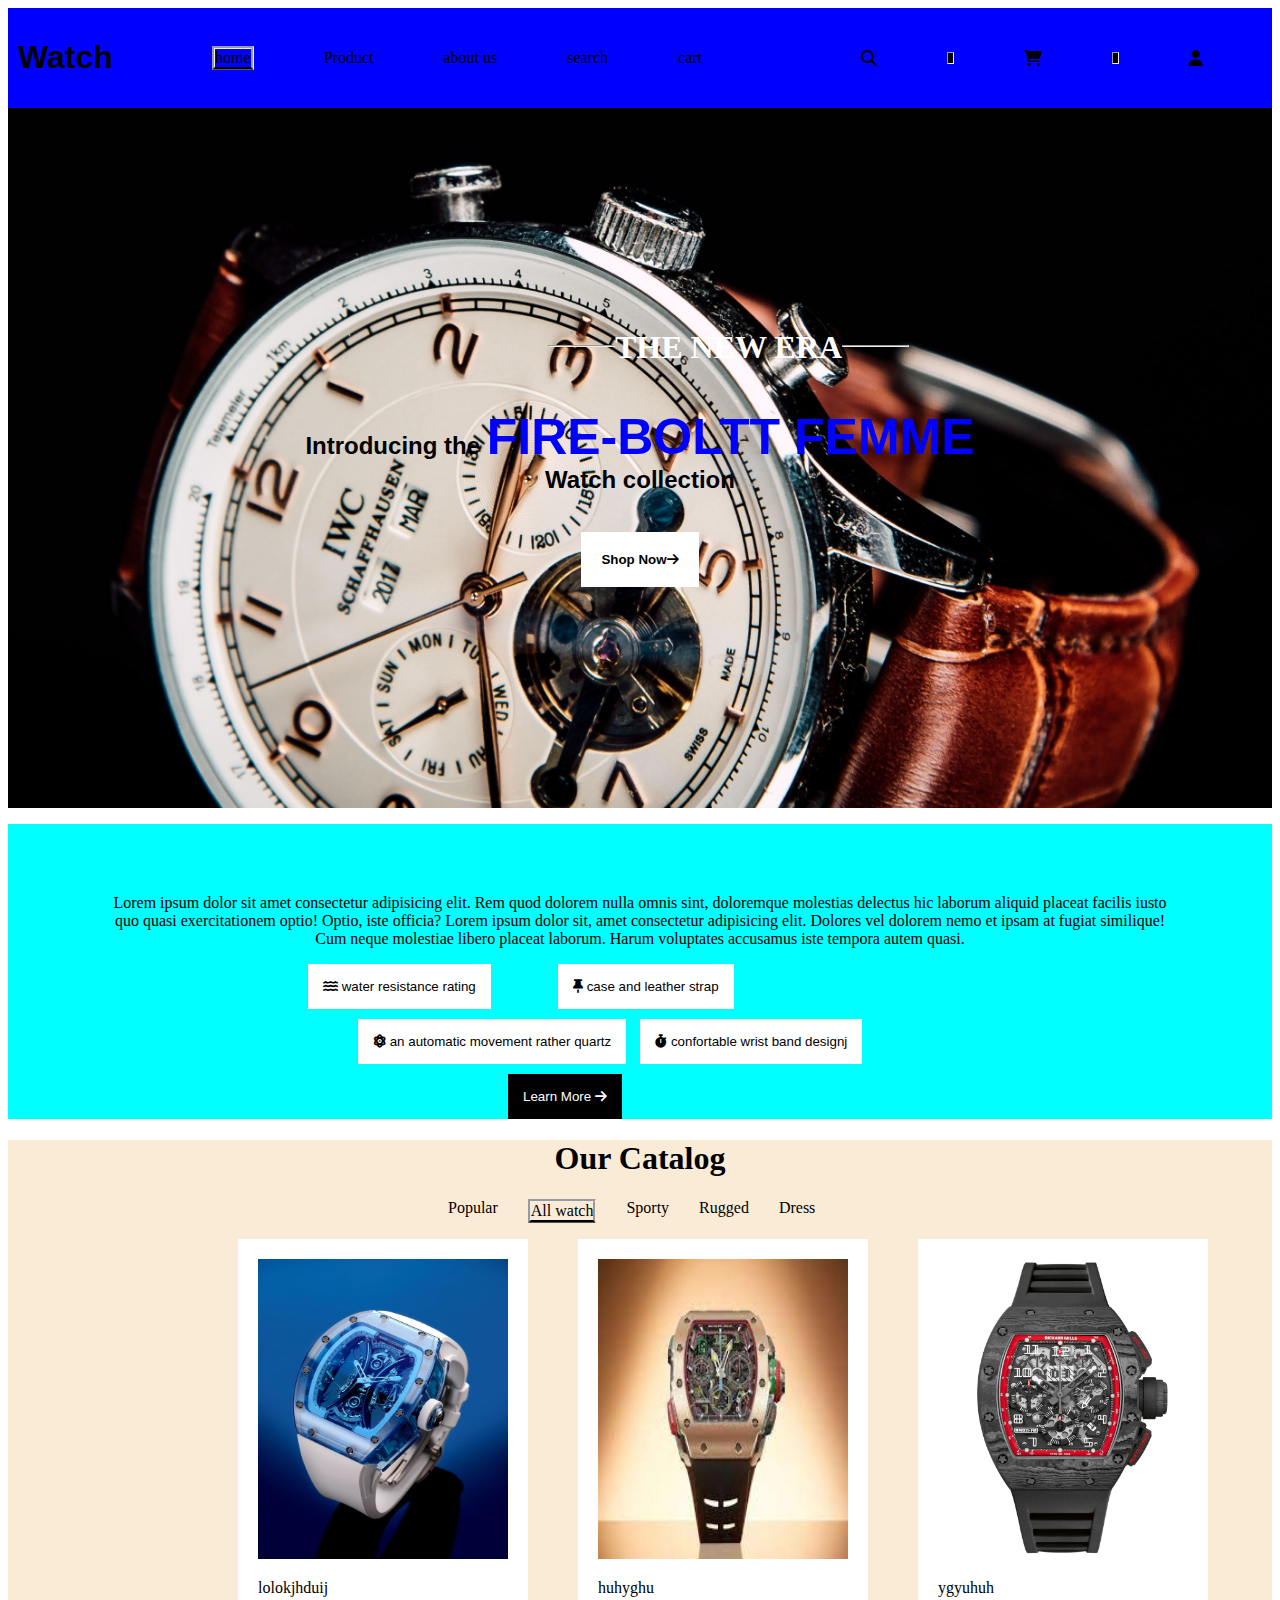
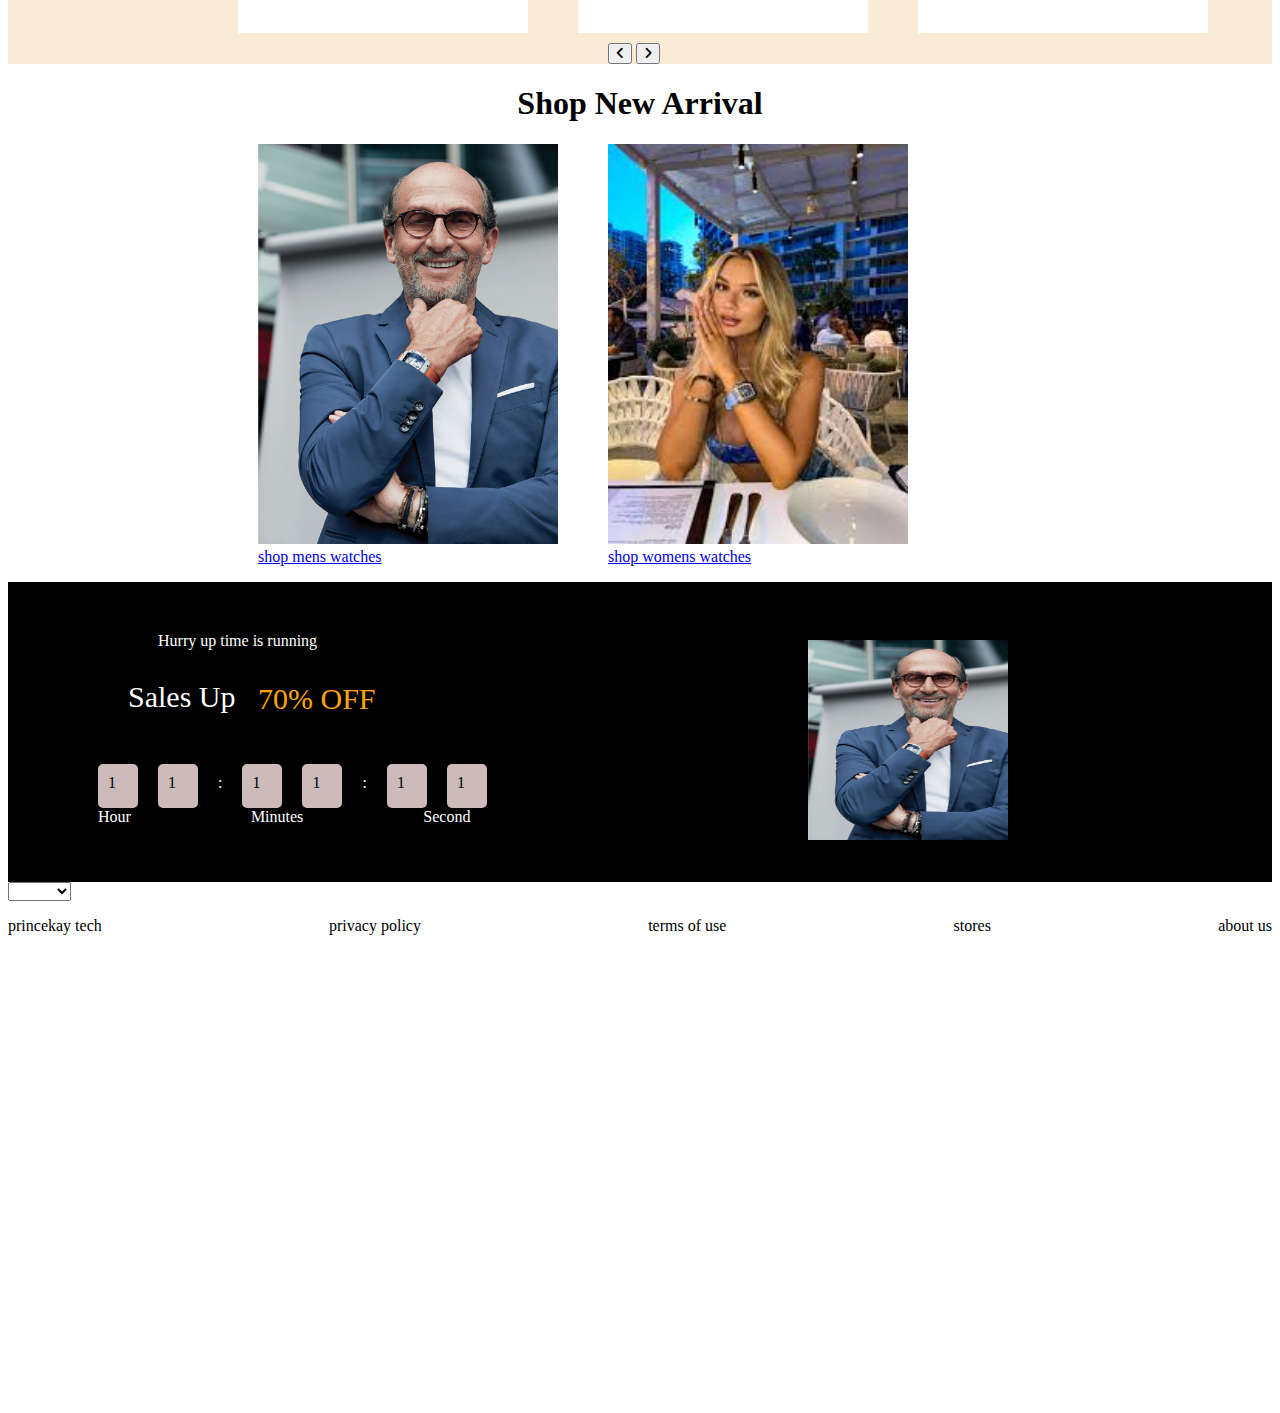
==== index.html @ f1f8fc47 "first commit" ====
<!DOCTYPE html>
<html lang="en">
  <head>
    <meta charset="UTF-8" />
    <meta name="viewport" content="width=device-width, initial-scale=1.0" />
    <title>Selim wrist watch webpage</title>
    <link rel="stylesheet" href="asset/css/index.css" />
    <link
      rel="stylesheet"
      href="asset/font/fontawesome-free-6.4.2-web/css/all.css"
    />
    <link rel="shortcut icon" href="android-chrome-512x512.png" type="image/x-icon">
  </head>
  <body>
    <nav>
      <h1>Watch</h1>
      <ul>
        <li class="active">home</li>
        <li>Product</li>
        <li>about us</li>
        <li>search</li>
        <li>cart</li>
      </ul>
      <ul>
        <i class="fa fa-search"></i>
        <hr />
        <i class="fas fa-shopping-cart"></i>
        <hr />
        <i class="fa fa-user"></i>
      </ul>
    </nav>
    <div class="new" style="background-image: url(asset/img/rolex.jpg)">
      <div style="display: flex; margin-left: 540px">
        <hr class="hr1" />
        <h1>THE NEW ERA</h1>
        <hr class="hr1" />
      </div>
      <h2 style="font-family: Arial, Helvetica, sans-serif">
        Introducing the
        <span style="color: blue; font-weight: bolder; font-size: 50px"
          >FIRE-BOLTT FEMME</span
        >
        <br>
        Watch collection
      </h2>
      <br>
      <button style="background-color: white; border: none; padding: 20px; font-weight: bolder;">
         Shop Now<div class="fa fa-arrow-right"></div>
      </button>
      
    </div>
    <section style="background-color: aqua; width: 100%; height: fit-content;">
      <p style="text-align: center;margin-right: 100px;margin-left: 100px; padding-top: 70px;">Lorem ipsum dolor sit amet consectetur adipisicing elit. Rem quod dolorem nulla omnis sint, doloremque molestias delectus hic laborum aliquid placeat facilis iusto quo quasi exercitationem optio! Optio, iste officia? Lorem ipsum dolor sit, amet consectetur adipisicing elit. Dolores vel dolorem nemo et ipsam at fugiat similique! Cum neque molestiae libero placeat laborum. Harum voluptates accusamus iste tempora autem quasi.</p>
   <button style="background-color: white;position: absolute; border-style: none;margin-left: 300px; padding: 15px;">

      <i class="fa fa-water"></i> 
      water resistance rating
   </button>
  <button style="padding: 15px; border-style: none; background-color: white;margin-left: 550px;">
   <i  class="fa fa-thumbtack"></i>
   case and leather strap 
  </button> <br>
  <button style="padding: 15px; border-style: none; margin-top: 10px;margin-left: 350px; background-color: white;">
   <i class="fa fa-atom"></i>
   an automatic movement rather quartz
  </button>
  <button style="padding: 15px; border-style: none; background-color: white;margin-left: 10px;">
   <i class="fa fa-stopwatch"></i>
   confortable wrist band designj
  </button> <br>
  <button style="padding: 15px; background-color: black; color: white;margin-left: 500px; margin-top: 10px;border-style: none;">
   Learn More
   <i class="fa fa-arrow-right"></i>

  </button>
   </section>
   <section style=" background-color: antiquewhite;">
      <h1 style="text-align: center;">Our Catalog</h1>
      <ul class="pop">
         <li>Popular</li>
         <li class="active">All watch</li>
         <li>Sporty</li>
         <li>Rugged</li>
         <li>Dress</li>
      </ul>
      <div class="opt">
         <div>
            <img src="asset/img/download (1).jpeg" alt="">
            <p>lolokjhduij</p>
         </div>
         <div>
            <img src="asset/img/download.jpeg" alt="">
            <p>huhyghu</p>
         </div>
         <div>
            <img src="asset/img/richard-mille-rm-011-felipe-massa_1024x1024.webp" alt="">
            <p>ygyuhuh</p>
         </div>
      </div>
      <div style="margin-left: 600px;margin-top: 10px; ">
         <button>
            <i class="fa-solid fa-angle-left"></i>
         </button>
         <button>
            <i class="fa-solid fa-angle-right"></i>
         </button>
      </div>
   </section>
   <section>
      <h1 style="text-align: center;">Shop New Arrival</h1>
      <div class="shop">
        <div>
         <img src="asset/img/Richard-Mille-portrait_1.jpg" alt="">
         <br>
         <a href="#"> shop mens watches</a>

        </div>
        <div>
         <img src="asset/img/images.jpeg" alt="">
         <br>
         <a href="https://web.facebook.com/prince.kay.7906932/about/"> shop womens watches</a>
        </div>
      </div>
   </section>
   <section class="sec">
      <p style="color: white; padding-top: 50px; margin-left: 150px;">Hurry up time is running</p>
      <p style="margin-left: 120px; color: white; font-size: 30px; ">Sales Up</p>
      <p style="margin-left: 250px; color: orange; font-size: 30px; margin-top: -62px;">70% OFF</p>
      <br>
      <div style="display: flex; gap: 20px;">
         <div style="background-color: rgb(205, 186, 186); width: 20px; padding: 10px; border-radius: 5px; margin-left: 90px;">1</div>
         <div style="background-color: rgb(205, 186, 186); width: 20px; padding: 10px; border-radius: 5px;">1</div>
         <p style="color: white; margin-top: 10px;">:</p>
         <div style="background-color: rgb(205, 186, 186); width: 20px; padding: 10px; border-radius: 5px;">1</div>
         <div style="background-color: rgb(205, 186, 186); width: 20px; padding: 10px; border-radius: 5px;">1</div>
         <p style="color: white; margin-top: 10px;">:</p>
         <div style="background-color: rgb(205, 186, 186); width: 20px; padding: 10px; border-radius: 5px;">1</div>
         <div style="background-color: rgb(205, 186, 186); width: 20px; padding: 10px; border-radius: 5px;">1</div>
        
      </div>
      <div style="display: flex; color: white; gap: 120px; margin-left: 90px;">
         <div>Hour</div>
         <div>Minutes</div>
         <div>Second</div>
      </div>
      

   <img src="asset/img/Richard-Mille-portrait_1.jpg" alt="" srcset="" style="margin-top: -370px; width: 200px;height: 200px; margin-left: 800px;">
</section> 
<select name="gender" id="">
   <option value=""></option>
   <option value="male">male</option>
   <option value="female">female</option>
</select>
<div style="display: flex; justify-content: space-between;">
   <p>princekay tech</p>
   <p>privacy policy</p>
   <p>terms of use</p>
   <p>stores</p>
   <p>about us</p>
</div>
<iframe src="https://www.google.com/maps/embed?pb=!1m18!1m12!1m3!1d3957.060825147648!2d3.8805485731248006!3d7.3470670130492115!2m3!1f0!2f0!3f0!3m2!1i1024!2i768!4f13.1!3m3!1m2!1s0x10398d5165c01879%3A0x17b1a455824bc54c!2sMicrogold%20Computer%20College!5e0!3m2!1sen!2sng!4v1703159033186!5m2!1sen!2sng" width="600" height="450" style="border:0;" allowfullscreen="" loading="lazy" referrerpolicy="no-referrer-when-downgrade"></iframe>
</body>
</html>
---- asset/css/index.css ----
nav{
    background-color: blue;
    padding: 10px;
    display: flex;

}
nav h1{
    color: black;
    font-weight: bolder;
    font-family: Arial, Helvetica, sans-serif;
}
nav ul{
    display: flex;
    list-style: none;
    align-items: center;
    margin: auto;
    gap: 70px;
}
nav hr{
    height: 10px;
    width: 5px;
    background-color: black;
}
.active{
    border-color: black;
    border-left: none;
    border-right: none;
    border-top: none;
    border-style: groove;
}
.new{
    width: 100%;
    height: 500px;
    background-size: cover;
    text-align: center;
    padding-top: 200px;

}
.new h1{
    color: white;
    /* text-align: center; */
}
.hr1{
    width: 65px;
    margin: 0%;
    height: 0.3px;
    margin-top: 37px;
}
.pop{
    display: flex;
    text-align: center;
    /* justify-content: space-between; */
    gap: 30px;
    margin-left: 400px;
}
.pop li{
    list-style: none;
    text-align: center;

}
.opt img{
    width: 250px;
    height: 300px;
}
.opt{
    display: flex;
    align-items: center;
    gap: 50px;
    margin-left: 230px;
}
.opt div{
    background-color: white;
    padding: 20px;
}
.shop img{
    width: 300px;
    height: 400px;
    
}
.shop{
    display: flex;
    gap: 50px;
    margin-left: 250px;
}
.sec{
    width: 100%;
    height: 300px;
    background-color: black;
}
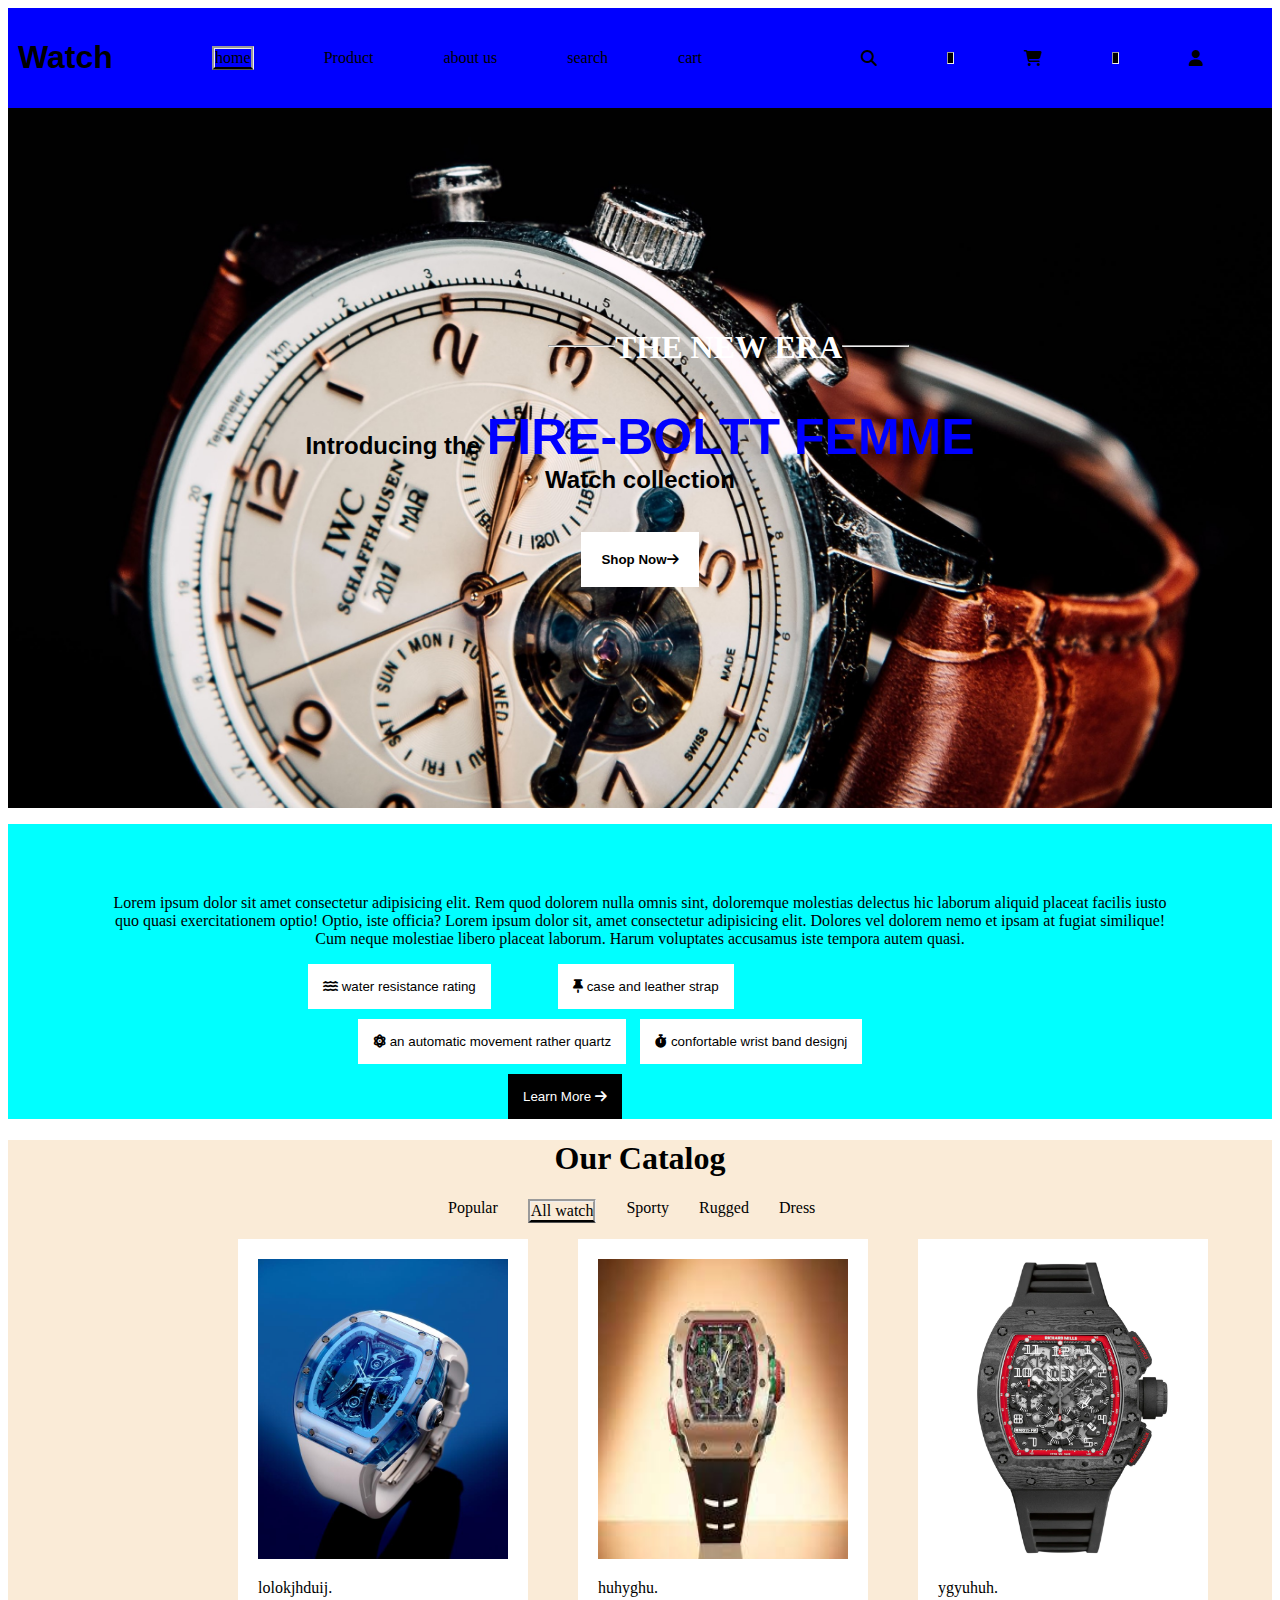
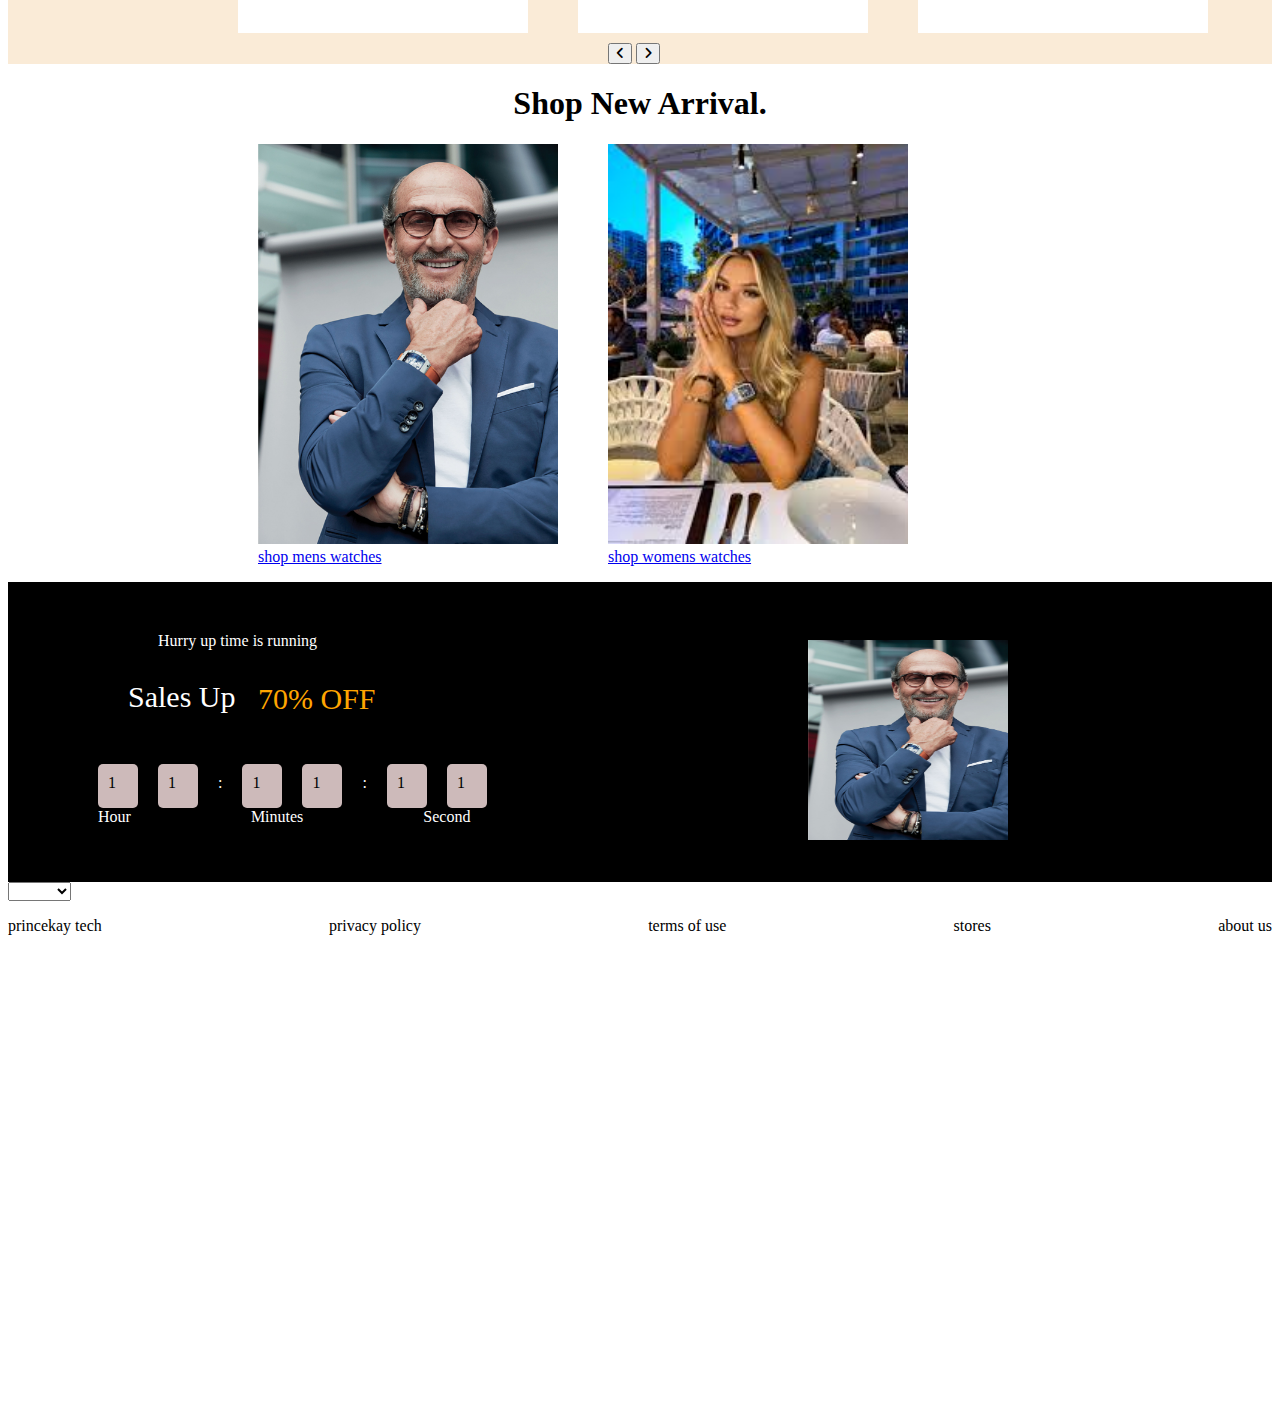
==== commit ea6404f7: "hi" ====
--- a/index.html
+++ b/index.html
@@ -86,15 +86,15 @@
       <div class="opt">
          <div>
             <img src="asset/img/download (1).jpeg" alt="">
-            <p>lolokjhduij</p>
+            <p>lolokjhduij.</p>
          </div>
          <div>
             <img src="asset/img/download.jpeg" alt="">
-            <p>huhyghu</p>
+            <p>huhyghu.</p>
          </div>
          <div>
             <img src="asset/img/richard-mille-rm-011-felipe-massa_1024x1024.webp" alt="">
-            <p>ygyuhuh</p>
+            <p>ygyuhuh.</p>
          </div>
       </div>
       <div style="margin-left: 600px;margin-top: 10px; ">
@@ -107,7 +107,7 @@
       </div>
    </section>
    <section>
-      <h1 style="text-align: center;">Shop New Arrival</h1>
+      <h1 style="text-align: center;">Shop New Arrival.</h1>
       <div class="shop">
         <div>
          <img src="asset/img/Richard-Mille-portrait_1.jpg" alt="">
